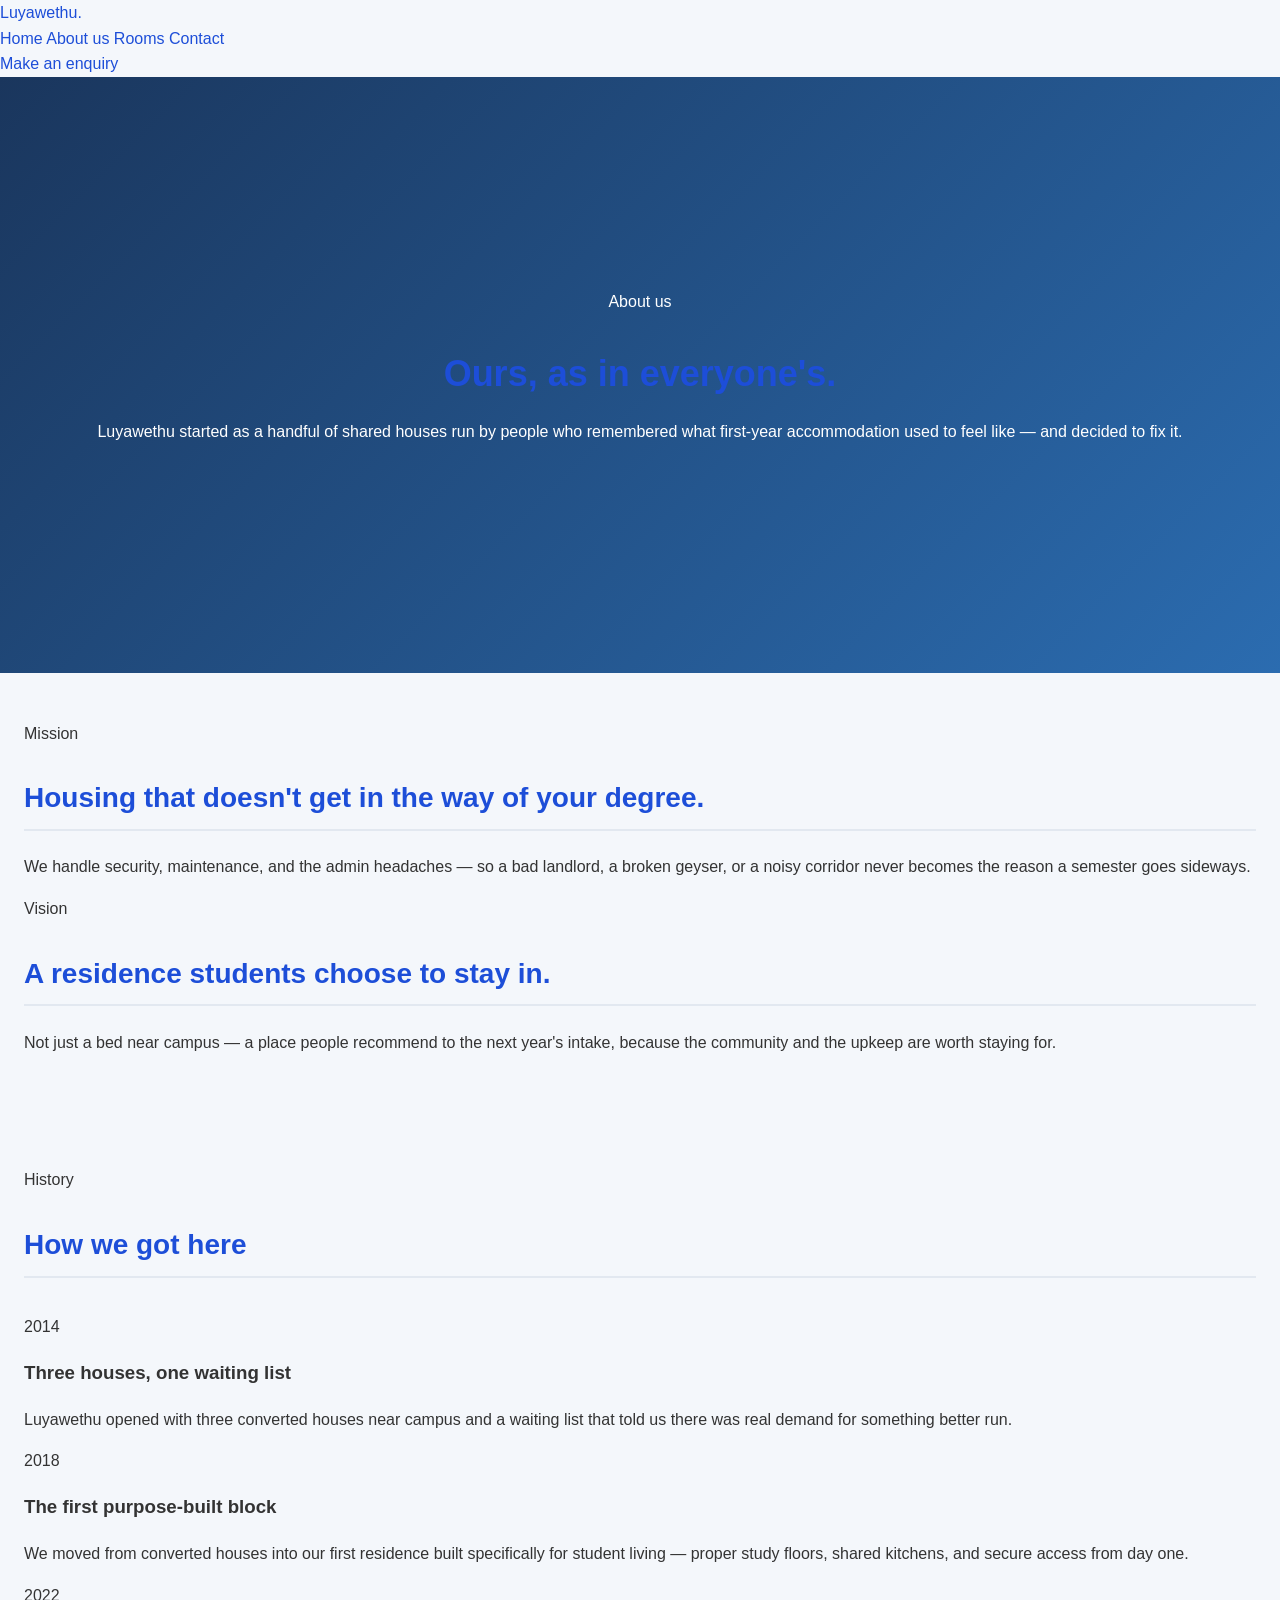
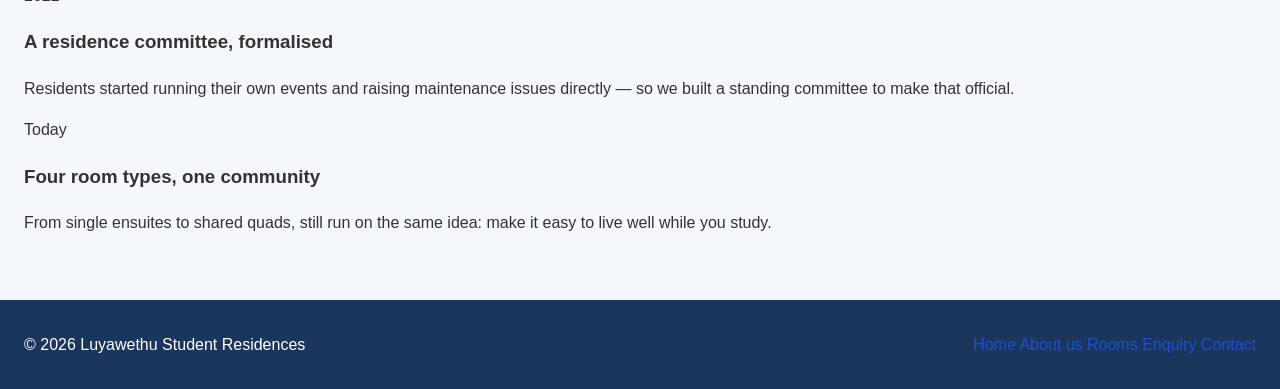
==== about.html @ 82504073 "Initial commit: Part 1 and Part 2 files" ====
<!DOCTYPE html>
<html lang="en">
<head>
    <meta charset="UTF-8">
    <meta name="viewport" content="width=device-width, initial-scale=1.0">
    <meta name="description" content="About Us page for Luyawethu">
    <title>About Us - Luyawethu Student Residences</title>

    <!-- Google Fonts -->
    <link rel="preconnect" href="https://fonts.googleapis.com">
    <link rel="preconnect" href="https://fonts.gstatic.com" crossorigin>
    <link href="https://fonts.googleapis.com/css2?family=Montserrat:wght@400;600;700&family=Open+Sans:wght@400;600&display=swap" rel="stylesheet">

    <!-- Link to external stylesheet -->
    <link rel="stylesheet" href="css/style.css">
</head>
<body>

<header class="site">
  <div class="wrap nav-row">
    <a href="index.html" class="wordmark">Luyawethu<span>.</span></a>
    <nav class="links">
      <a href="index.html">Home</a>
      <a href="about.html" aria-current="page">About us</a>
      <a href="rooms.html">Rooms</a>
      <a href="contact.html">Contact</a>
    </nav>
    <a href="enquiry.html" class="nav-cta">Make an enquiry</a>
  </div>
</header>

<section class="hero" style="padding-bottom:48px;">
  <div class="wrap">
    <span class="eyebrow">About us</span>
    <h1>Ours, as in everyone's.</h1>
    <p class="lede">Luyawethu started as a handful of shared houses run by people who remembered what first-year accommodation used to feel like — and decided to fix it.</p>
  </div>
</section>

<section id="mission" class="alt">
  <div class="wrap grid-2">
    <div>
      <span class="eyebrow">Mission</span>
      <h2>Housing that doesn't get in the way of your degree.</h2>
      <p>We handle security, maintenance, and the admin headaches — so a bad landlord, a broken geyser, or a noisy corridor never becomes the reason a semester goes sideways.</p>
    </div>
    <div>
      <span class="eyebrow">Vision</span>
      <h2>A residence students choose to stay in.</h2>
      <p>Not just a bed near campus — a place people recommend to the next year's intake, because the community and the upkeep are worth staying for.</p>
    </div>
  </div>
</section>

<section id="history">
  <div class="wrap">
    <span class="eyebrow">History</span>
    <h2>How we got here</h2>
    <div class="timeline" style="margin-top:36px;">
      <div>
        <span class="yr">2014</span>
        <h3>Three houses, one waiting list</h3>
        <p>Luyawethu opened with three converted houses near campus and a waiting list that told us there was real demand for something better run.</p>
      </div>
      <div>
        <span class="yr">2018</span>
        <h3>The first purpose-built block</h3>
        <p>We moved from converted houses into our first residence built specifically for student living — proper study floors, shared kitchens, and secure access from day one.</p>
      </div>
      <div>
        <span class="yr">2022</span>
        <h3>A residence committee, formalised</h3>
        <p>Residents started running their own events and raising maintenance issues directly — so we built a standing committee to make that official.</p>
      </div>
      <div>
        <span class="yr">Today</span>
        <h3>Four room types, one community</h3>
        <p>From single ensuites to shared quads, still run on the same idea: make it easy to live well while you study.</p>
      </div>
    </div>
  </div>
</section>

<footer class="site">
  <div class="wrap" style="display:flex; justify-content:space-between; flex-wrap:wrap; gap:16px; width:100%;">
    <span>© 2026 Luyawethu Student Residences</span>
    <nav>
      <a href="index.html">Home</a>
      <a href="about.html">About us</a>
      <a href="rooms.html">Rooms</a>
      <a href="enquiry.html">Enquiry</a>
      <a href="contact.html">Contact</a>
    </nav>
  </div>
</footer>

</body>
</html>
---- css/style.css ----
/* ===== BASE STYLES ===== */
body {
    font-family: Arial, sans-serif;
    background-color: #f4f7fb;
    color: #333;
    margin: 0;
    padding: 0;
    line-height: 1.6;
}

/* Center everything in a container */
.container {
    max-width: 1000px;
    margin: 0 auto;
    padding: 20px;
}

/* ===== NAVIGATION MENU ===== */
nav ul {
    list-style-type: none;
    padding: 0;
    margin: 0;
    background-color: #1d4ed8; /* Blue background */
    overflow: hidden;
    border-radius: 8px;
}

nav ul li {
    float: left;
}

nav ul li a {
    display: block;
    color: white;
    text-align: center;
    padding: 14px 20px;
    text-decoration: none;
    font-weight: bold;
}

nav ul li a:hover {
    background-color: #0b3b5c; /* Darker blue when you hover */
}

/* ===== HEADINGS ===== */
h1 {
    color: #1d4ed8;
    font-size: 36px;
    margin-bottom: 10px;
}

h2 {
    color: #1d4ed8;
    font-size: 28px;
    margin-top: 30px;
    border-bottom: 2px solid #e2e8f0;
    padding-bottom: 8px;
}

/* ===== IMAGES ===== */
img {
    max-width: 100%;
    height: auto;
    border-radius: 12px;
    margin: 15px 0;
}

/* ===== LISTS (Why Choose Luyawethu) ===== */
ul {
    padding-left: 20px;
}

ul li {
    margin-bottom: 8px;
    font-size: 18px;
}

/* ===== LINKS & BUTTONS (Enquire / View Rooms) ===== */
a {
    color: #1d4ed8;
    text-decoration: none;
}

a:hover {
    text-decoration: underline;
}

/* Style the "Enquire Now" and "View Rooms" like buttons */
.btn {
    display: inline-block;
    background-color: #1d4ed8;
    color: white;
    padding: 12px 25px;
    border-radius: 8px;
    text-decoration: none;
    font-weight: bold;
    margin-right: 10px;
    margin-top: 10px;
}

.btn:hover {
    background-color: #0b3b5c;
    text-decoration: none;
}

/* ===== MOVIE CARD (If you still want it) ===== */
.movie-card {
    max-width: 320px;
    margin: 20px auto;
    padding: 20px;
    border: 1px solid #b8c2cc;
    background-color: white;
    border-radius: 12px;
    box-shadow: 0 4px 12px rgba(0, 0, 0, 0.06);
}

.movie-card h2 {
    color: #1d4ed8;
    font-size: 22px;
    text-align: center;
    border: none;
    margin-top: 0;
}

.movie-card p {
    font-style: italic;
    text-align: center;
    color: #333;
}
/* ============================================================
   5. HERO SECTION
   ============================================================ */
.hero {
    position: relative;
    text-align: center;
    color: #FFFFFF;
    min-height: 500px;
    display: flex;
    align-items: center;
    justify-content: center;
    background-color: #1A365D; /* Fallback if image doesn't load */
    overflow: hidden;
}

.hero img {
    position: absolute;
    top: 0;
    left: 0;
    width: 100%;
    height: 100%;
    object-fit: cover;
    opacity: 0.4;
    z-index: 0;
}

.hero-text {
    position: relative;
    z-index: 1;
    background: rgba(26, 54, 93, 0.75);
    padding: 2rem 3rem;
    border-radius: 10px;
    max-width: 700px;
    margin: 2rem;
}

.hero-text h1 {
    font-size: 2.8rem;
    color: #FFFFFF;
    margin-bottom: 1rem;
}

.hero-text p {
    font-size: 1.15rem;
    margin-bottom: 1.5rem;
}

.hero-buttons {
    display: flex;
    gap: 1rem;
    justify-content: center;
    flex-wrap: wrap;
}

/* ============================================================
   6. SECTIONS (Why Choose Us, Quick Contact)
   ============================================================ */
section {
    padding: 3rem 1.5rem;
}

.why-choose h2,
.room-preview h2,
.quick-contact h2 {
    text-align: center;
    margin-bottom: 2rem;
}

.why-choose ul {
    list-style: none;
    margin: 0 auto;
    max-width: 600px;
}

.why-choose li {
    background-color: #FFFFFF;
    padding: 1rem 1.5rem;
    margin-bottom: 0.75rem;
    border-radius: 8px;
    box-shadow: 0 2px 6px rgba(0, 0, 0, 0.05);
    font-size: 1.05rem;
}

/* ============================================================
   7. ROOM GRID
   ============================================================ */
.room-grid {
    display: grid;
    grid-template-columns: repeat(auto-fit, minmax(250px, 1fr));
    gap: 1.5rem;
    margin-bottom: 2rem;
}

.room-card {
    background-color: #FFFFFF;
    border-radius: 10px;
    overflow: hidden;
    box-shadow: 0 4px 12px rgba(0, 0, 0, 0.08);
    transition: transform 0.3s ease, box-shadow 0.3s ease;
    text-align: center;
    padding-bottom: 1.5rem;
}

.room-card:hover {
    transform: translateY(-5px);
    box-shadow: 0 8px 20px rgba(0, 0, 0, 0.15);
}

.room-card img {
    width: 100%;
    height: 200px;
    object-fit: cover;
    background-color: #E2E8F0; /* Placeholder background while image loads */
}

.room-card h3 {
    margin-top: 1rem;
    margin-bottom: 0.5rem;
    font-size: 1.25rem;
}

.room-card .price {
    color: #2B6CB0;
    font-weight: 700;
    font-size: 1.1rem;
    margin-bottom: 1rem;
}

.view-all {
    text-align: center;
    margin-top: 1rem;
}

/* ============================================================
   8. QUICK CONTACT SECTION
   ============================================================ */
.quick-contact {
    background-color: #FFFFFF;
    text-align: center;
    border-radius: 10px;
    max-width: 800px;
    margin: 0 auto 3rem auto;
    padding: 2rem;
    box-shadow: 0 4px 12px rgba(0, 0, 0, 0.05);
}

.quick-contact p {
    font-size: 1.05rem;
    margin-bottom: 0.5rem;
}

/* ============================================================
   9. FOOTER
   ============================================================ */
footer {
    background-color: #1A365D;
    color: #FFFFFF;
    padding: 2rem 1.5rem;
    text-align: center;
}

footer p {
    margin-bottom: 1rem;
    color: #E2E8F0;
}

footer nav ul {
    display: flex;
    justify-content: center;
    gap: 1.5rem;
    list-style: none;
    margin: 0;
    padding: 0;
    flex-wrap: wrap;
}

footer nav ul li a {
    color: #E2E8F0;
    font-weight: 500;
}

footer nav ul li a:hover {
    color: #FFFFFF;
    background-color: transparent;
    text-decoration: underline;
}
/* Hide broken image icons and show clean placeholders */
.hero img:not([src]),
.hero img[src=""],
.room-card img:not([src]) {
    display: none;
}

/* Fallback background for hero when no image */
.hero {
    background: linear-gradient(135deg, #1A365D 0%, #2B6CB0 100%);
}
/* ============================================================
   10. FALLBACK & PLACEHOLDER STYLES
   ============================================================ */

/* Hero fallback gradient (shows if image is missing) */
.hero {
    background: linear-gradient(135deg, #1A365D 0%, #2B6CB0 100%);
}

/* Hide broken image icons */
.hero img:not([src]),
.hero img[src=""],
.room-card img:not([src]),
.room-card img[src=""] {
    display: none;
}

/* Placeholder background for room cards while images load */
.room-card img {
    background-color: #E2E8F0;
}
/* ============================================================
   11. FORMS (Enquiry + Contact)
   ============================================================ */
.enquiry-form,
.quick-contact-form,
.alternative-contact {
    background-color: #FFFFFF;
    max-width: 800px;
    margin: 2rem auto;
    padding: 2rem;
    border-radius: 10px;
    box-shadow: 0 4px 12px rgba(0, 0, 0, 0.05);
}

.form-group {
    margin-bottom: 1.25rem;
}

.form-group label {
    display: block;
    margin-bottom: 0.5rem;
    font-weight: 600;
    font-family: 'Montserrat', Arial, sans-serif;
    color: #1A365D;
}

.form-group input,
.form-group select,
.form-group textarea {
    width: 100%;
    padding: 0.75rem;
    border: 1px solid #CBD5E0;
    border-radius: 6px;
    font-family: 'Open Sans', Arial, sans-serif;
    font-size: 1rem;
    color: #1A202C;
    background-color: #F7FAFC;
    transition: border-color 0.3s ease, box-shadow 0.3s ease;
}

.form-group input:focus,
.form-group select:focus,
.form-group textarea:focus {
    outline: none;
    border-color: #2B6CB0;
    box-shadow: 0 0 0 3px rgba(43, 108, 176, 0.15);
    background-color: #FFFFFF;
}

.form-group textarea {
    resize: vertical;
    min-height: 120px;
}

/* ============================================================
   12. PAGE HEADER (for About, Rooms, Enquiry, Contact)
   ============================================================ */
.page-header {
    text-align: center;
    padding: 3rem 1.5rem 1.5rem 1.5rem;
    background-color: #E2E8F0;
}

.page-header h1 {
    font-size: 2.5rem;
    margin-bottom: 0.5rem;
}

.page-header p {
    font-size: 1.1rem;
    color: #4A5568;
    max-width: 700px;
    margin: 0 auto;
}

/* ============================================================
   13. ABOUT PAGE STYLES
   ============================================================ */
.history,
.mission-vision,
.values,
.why-us {
    max-width: 900px;
    margin: 2rem auto;
    padding: 0 1.5rem;
}

.about-image {
    width: 100%;
    max-height: 350px;
    object-fit: cover;
    border-radius: 10px;
    margin-bottom: 1.5rem;
    background-color: #E2E8F0;
}

.mission-vision {
    display: grid;
    grid-template-columns: 1fr 1fr;
    gap: 2rem;
}

.mission,
.vision {
    background-color: #FFFFFF;
    padding: 1.5rem;
    border-radius: 10px;
    box-shadow: 0 4px 12px rgba(0, 0, 0, 0.05);
    border-top: 4px solid #2B6CB0;
}

.values ul {
    list-style: none;
    margin-left: 0;
}

.values li,
.why-us li {
    background-color: #FFFFFF;
    padding: 1rem 1.5rem;
    margin-bottom: 0.75rem;
    border-radius: 8px;
    box-shadow: 0 2px 6px rgba(0, 0, 0, 0.05);
}

/* ============================================================
   14. ROOMS PAGE STYLES
   ============================================================ */
.room-listings {
    max-width: 1000px;
    margin: 2rem auto;
    padding: 0 1.5rem;
}

.room-detail {
    display: grid;
    grid-template-columns: 1fr 1fr;
    gap: 2rem;
    background-color: #FFFFFF;
    padding: 1.5rem;
    border-radius: 10px;
    box-shadow: 0 4px 12px rgba(0, 0, 0, 0.05);
    margin-bottom: 2rem;
    align-items: center;
}

.room-detail img {
    width: 100%;
    height: 300px;
    object-fit: cover;
    border-radius: 8px;
    background-color: #E2E8F0;
}

.room-info h2 {
    margin-bottom: 0.5rem;
}

.room-info .price {
    color: #2B6CB0;
    font-size: 1.5rem;
    font-weight: 700;
    margin-bottom: 1rem;
}

.room-info .price span {
    font-size: 1rem;
    font-weight: 400;
    color: #4A5568;
}

.room-info ul {
    list-style: none;
    margin-left: 0;
    margin-bottom: 1.5rem;
}

.room-info ul li {
    padding: 0.4rem 0;
    border-bottom: 1px solid #EDF2F7;
}

.amenities {
    max-width: 800px;
    margin: 2rem auto;
    padding: 2rem;
    background-color: #FFFFFF;
    border-radius: 10px;
    box-shadow: 0 4px 12px rgba(0, 0, 0, 0.05);
}

.amenities ul {
    list-style: none;
    margin-left: 0;
}

.amenities li {
    padding: 0.5rem 0;
    border-bottom: 1px solid #EDF2F7;
}

/* ============================================================
   15. CONTACT PAGE STYLES
   ============================================================ */
.contact-details {
    max-width: 900px;
    margin: 2rem auto;
    padding: 0 1.5rem;
    display: grid;
    grid-template-columns: repeat(auto-fit, minmax(250px, 1fr));
    gap: 1.5rem;
}

.contact-item {
    background-color: #FFFFFF;
    padding: 1.5rem;
    border-radius: 10px;
    box-shadow: 0 4px 12px rgba(0, 0, 0, 0.05);
    text-align: center;
}

.contact-item h2 {
    font-size: 1.25rem;
    margin-bottom: 0.75rem;
}

.map-section {
    max-width: 900px;
    margin: 2rem auto;
    padding: 0 1.5rem;
}

.map-section h2 {
    text-align: center;
    margin-bottom: 1.5rem;
}

.map-container {
    border-radius: 10px;
    overflow: hidden;
    box-shadow: 0 4px 12px rgba(0, 0, 0, 0.1);
}

.map-container iframe {
    display: block;
    width: 100%;
    border: 0;
}
/* ============================================================
   16. RESPONSIVE DESIGN — TABLET (max-width: 900px)
   ============================================================ */
@media (max-width: 900px) {

    /* Header: stack logo and nav */
    header {
        flex-direction: column;
        gap: 1rem;
        padding: 1rem;
    }

    nav ul {
        flex-wrap: wrap;
        justify-content: center;
        gap: 0.75rem;
    }

    /* Hero: smaller text */
    .hero-text {
        padding: 1.5rem;
        margin: 1rem;
    }

    .hero-text h1 {
        font-size: 2rem;
    }

    .hero-text p {
        font-size: 1rem;
    }

    /* Room grid: 2 columns */
    .room-grid {
        grid-template-columns: repeat(2, 1fr);
    }

    /* Room detail (rooms page): stack image on top */
    .room-detail {
        grid-template-columns: 1fr;
    }

    /* Mission / Vision: stack */
    .mission-vision {
        grid-template-columns: 1fr;
    }

    /* Contact details: 2 columns */
    .contact-details {
        grid-template-columns: repeat(2, 1fr);
    }
}

/* ============================================================
   17. RESPONSIVE DESIGN — MOBILE (max-width: 600px)
   ============================================================ */
@media (max-width: 600px) {

    /* Base font sizes for small screens */
    html {
        font-size: 14px;
    }

    h1 { font-size: 1.8rem; }
    h2 { font-size: 1.5rem; }
    h3 { font-size: 1.2rem; }

    /* Header: smaller padding */
    header {
        padding: 0.75rem;
    }

    .logo h1 {
        font-size: 1.4rem;
    }

    /* Navigation: stack vertically */
    nav ul {
        flex-direction: column;
        align-items: center;
        gap: 0.25rem;
    }

    nav ul li a {
        display: block;
        padding: 0.5rem 1rem;
    }

    /* Hero: full width, smaller text */
    .hero {
        min-height: 400px;
    }

    .hero-text {
        padding: 1.25rem;
        margin: 0.5rem;
        border-radius: 8px;
    }

    .hero-text h1 {
        font-size: 1.6rem;
    }

    .hero-buttons {
        flex-direction: column;
        align-items: stretch;
    }

    .btn {
        width: 100%;
    }

    /* Room grid: 1 column */
    .room-grid {
        grid-template-columns: 1fr;
    }

    /* Contact details: 1 column */
    .contact-details {
        grid-template-columns: 1fr;
    }

    /* Room detail: smaller image */
    .room-detail img {
        height: 200px;
    }

    /* Sections: less padding */
    section {
        padding: 2rem 1rem;
    }

    /* Forms: less padding */
    .enquiry-form,
    .quick-contact-form,
    .alternative-contact {
        padding: 1.25rem;
        margin: 1rem auto;
    }

    /* Footer: stack links */
    footer nav ul {
        flex-direction: column;
        gap: 0.5rem;
    }
}

/* ============================================================
   18. RESPONSIVE DESIGN — LARGE DESKTOP (min-width: 1400px)
   ============================================================ */
@media (min-width: 1400px) {

    .container {
        max-width: 1320px;
    }

    .hero-text h1 {
        font-size: 3.2rem;
    }

    .room-grid {
        grid-template-columns: repeat(4, 1fr);
    }
}
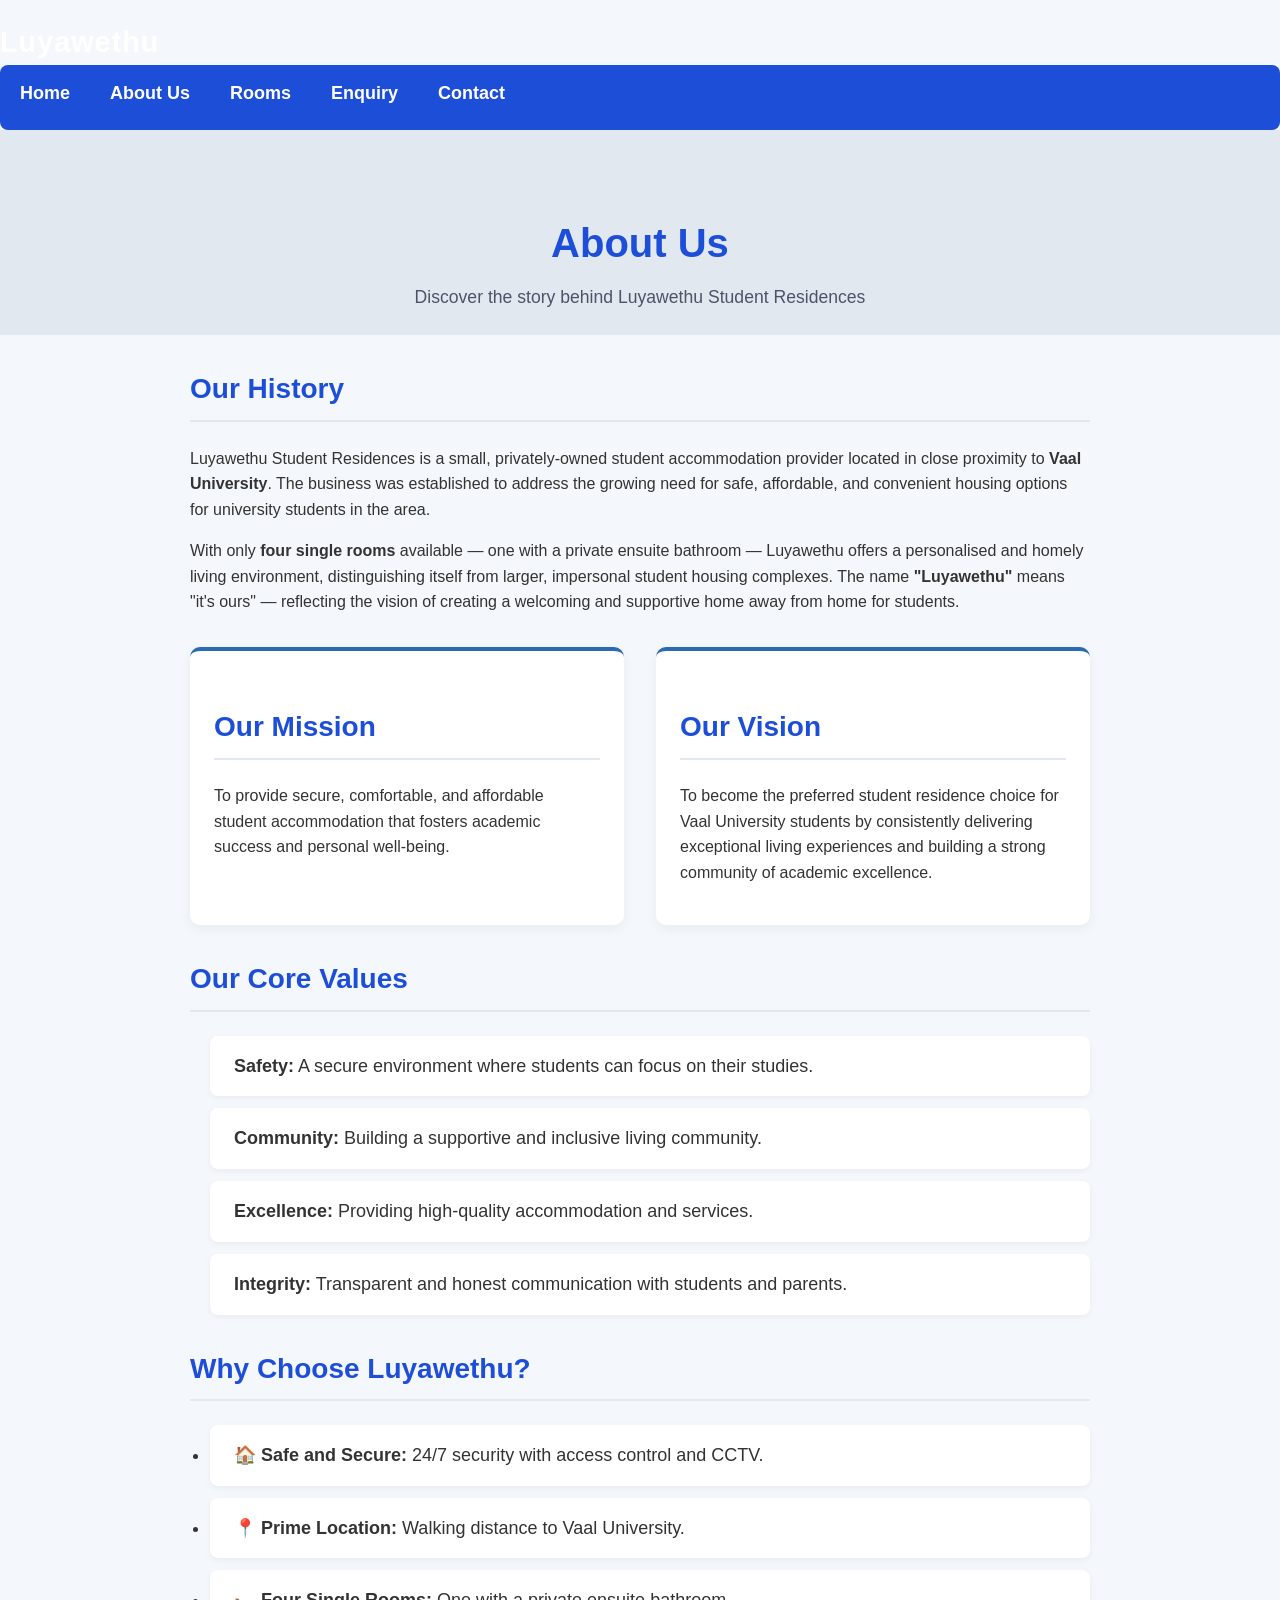
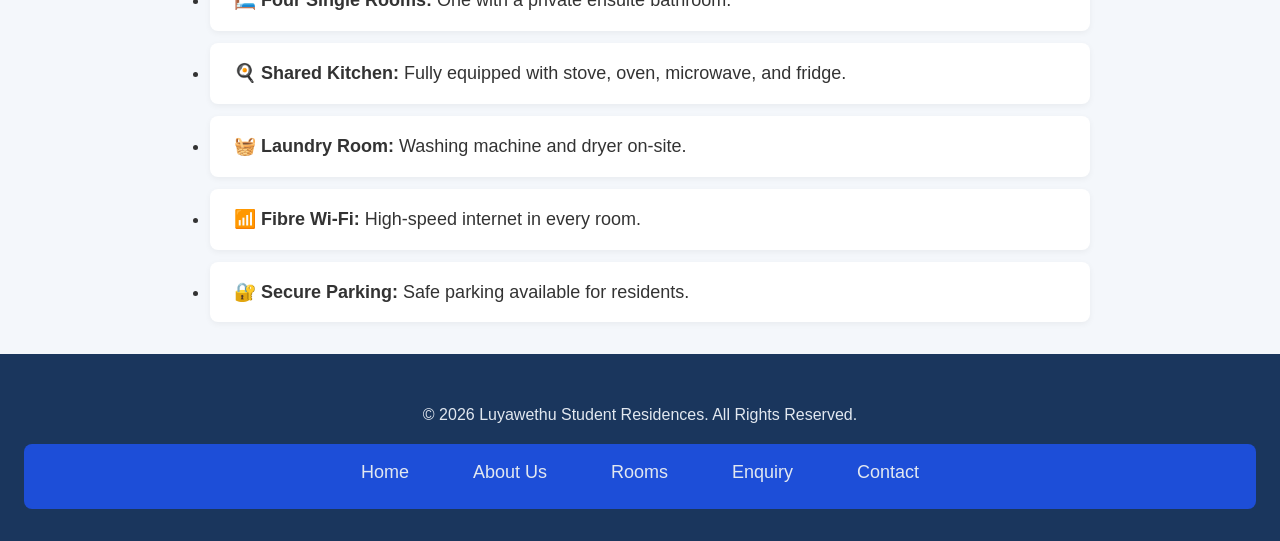
==== commit b7a75237: "Part 2 complete: styling, responsive design, slideshow, images" ====
--- a/about.html
+++ b/about.html
@@ -1,9 +1,17 @@
 <!DOCTYPE html>
 <html lang="en">
 <head>
+    <!-- 
+    ======================================================
+    FILE: about.html
+    AUTHOR: Ongeziwe Dlamini
+    STUDENT NUMBER: ST10523153
+    DESCRIPTION: About Us page for Luyawethu Student Residences
+    ======================================================
+    -->
     <meta charset="UTF-8">
     <meta name="viewport" content="width=device-width, initial-scale=1.0">
-    <meta name="description" content="About Us page for Luyawethu">
+    <meta name="description" content="Learn about Luyawethu Student Residences - our history, mission, and vision. Affordable single-room accommodation near Vaal University.">
     <title>About Us - Luyawethu Student Residences</title>
 
     <!-- Google Fonts -->
@@ -16,83 +24,121 @@
 </head>
 <body>
 
-<header class="site">
-  <div class="wrap nav-row">
-    <a href="index.html" class="wordmark">Luyawethu<span>.</span></a>
-    <nav class="links">
-      <a href="index.html">Home</a>
-      <a href="about.html" aria-current="page">About us</a>
-      <a href="rooms.html">Rooms</a>
-      <a href="contact.html">Contact</a>
-    </nav>
-    <a href="enquiry.html" class="nav-cta">Make an enquiry</a>
-  </div>
-</header>
+    <!-- ============================================
+    HEADER: Contains logo and navigation menu
+    ============================================ -->
+    <header>
+        <div class="logo">
+            <a href="index.html">
+                <h1>Luyawethu</h1>
+            </a>
+        </div>
 
-<section class="hero" style="padding-bottom:48px;">
-  <div class="wrap">
-    <span class="eyebrow">About us</span>
-    <h1>Ours, as in everyone's.</h1>
-    <p class="lede">Luyawethu started as a handful of shared houses run by people who remembered what first-year accommodation used to feel like — and decided to fix it.</p>
-  </div>
-</section>
+        <!-- Navigation Menu -->
+        <nav>
+            <ul>
+                <li><a href="index.html">Home</a></li>
+                <li><a href="about.html" class="active">About Us</a></li>
+                <li><a href="rooms.html">Rooms</a></li>
+                <li><a href="enquiry.html">Enquiry</a></li>
+                <li><a href="contact.html">Contact</a></li>
+            </ul>
+        </nav>
+    </header>
 
-<section id="mission" class="alt">
-  <div class="wrap grid-2">
-    <div>
-      <span class="eyebrow">Mission</span>
-      <h2>Housing that doesn't get in the way of your degree.</h2>
-      <p>We handle security, maintenance, and the admin headaches — so a bad landlord, a broken geyser, or a noisy corridor never becomes the reason a semester goes sideways.</p>
-    </div>
-    <div>
-      <span class="eyebrow">Vision</span>
-      <h2>A residence students choose to stay in.</h2>
-      <p>Not just a bed near campus — a place people recommend to the next year's intake, because the community and the upkeep are worth staying for.</p>
-    </div>
-  </div>
-</section>
+    <!-- ============================================
+    MAIN: Main content area
+    ============================================ -->
+    <main>
 
-<section id="history">
-  <div class="wrap">
-    <span class="eyebrow">History</span>
-    <h2>How we got here</h2>
-    <div class="timeline" style="margin-top:36px;">
-      <div>
-        <span class="yr">2014</span>
-        <h3>Three houses, one waiting list</h3>
-        <p>Luyawethu opened with three converted houses near campus and a waiting list that told us there was real demand for something better run.</p>
-      </div>
-      <div>
-        <span class="yr">2018</span>
-        <h3>The first purpose-built block</h3>
-        <p>We moved from converted houses into our first residence built specifically for student living — proper study floors, shared kitchens, and secure access from day one.</p>
-      </div>
-      <div>
-        <span class="yr">2022</span>
-        <h3>A residence committee, formalised</h3>
-        <p>Residents started running their own events and raising maintenance issues directly — so we built a standing committee to make that official.</p>
-      </div>
-      <div>
-        <span class="yr">Today</span>
-        <h3>Four room types, one community</h3>
-        <p>From single ensuites to shared quads, still run on the same idea: make it easy to live well while you study.</p>
-      </div>
-    </div>
-  </div>
-</section>
+        <!-- Page Header -->
+        <section class="page-header">
+            <h1>About Us</h1>
+            <p>Discover the story behind Luyawethu Student Residences</p>
+        </section>
 
-<footer class="site">
-  <div class="wrap" style="display:flex; justify-content:space-between; flex-wrap:wrap; gap:16px; width:100%;">
-    <span>© 2026 Luyawethu Student Residences</span>
-    <nav>
-      <a href="index.html">Home</a>
-      <a href="about.html">About us</a>
-      <a href="rooms.html">Rooms</a>
-      <a href="enquiry.html">Enquiry</a>
-      <a href="contact.html">Contact</a>
-    </nav>
-  </div>
-</footer>
+        <!-- History Section -->
+        <section class="history">
+            <h2>Our History</h2>
+            <p>
+                Luyawethu Student Residences is a small, privately-owned student accommodation 
+                provider located in close proximity to <strong>Vaal University</strong>. The 
+                business was established to address the growing need for safe, affordable, and 
+                convenient housing options for university students in the area.
+            </p>
+            <p>
+                With only <strong>four single rooms</strong> available — one with a private 
+                ensuite bathroom — Luyawethu offers a personalised and homely living environment, 
+                distinguishing itself from larger, impersonal student housing complexes. The name 
+                <strong>"Luyawethu"</strong> means "it's ours" — reflecting the vision of creating 
+                a welcoming and supportive home away from home for students.
+            </p>
+        </section>
+
+        <!-- Mission and Vision Section -->
+        <section class="mission-vision">
+            <div class="mission">
+                <h2>Our Mission</h2>
+                <p>
+                    To provide secure, comfortable, and affordable student accommodation that fosters 
+                    academic success and personal well-being.
+                </p>
+            </div>
+            <div class="vision">
+                <h2>Our Vision</h2>
+                <p>
+                    To become the preferred student residence choice for Vaal University students by 
+                    consistently delivering exceptional living experiences and building a strong community 
+                    of academic excellence.
+                </p>
+            </div>
+        </section>
+
+        <!-- Values Section -->
+        <section class="values">
+            <h2>Our Core Values</h2>
+            <ul>
+                <li><strong>Safety:</strong> A secure environment where students can focus on their studies.</li>
+                <li><strong>Community:</strong> Building a supportive and inclusive living community.</li>
+                <li><strong>Excellence:</strong> Providing high-quality accommodation and services.</li>
+                <li><strong>Integrity:</strong> Transparent and honest communication with students and parents.</li>
+            </ul>
+        </section>
+
+        <!-- Why Us Section -->
+        <section class="why-us">
+            <h2>Why Choose Luyawethu?</h2>
+            <ul>
+                <li>🏠 <strong>Safe and Secure:</strong> 24/7 security with access control and CCTV.</li>
+                <li>📍 <strong>Prime Location:</strong> Walking distance to Vaal University.</li>
+                <li>🛏️ <strong>Four Single Rooms:</strong> One with a private ensuite bathroom.</li>
+                <li>🍳 <strong>Shared Kitchen:</strong> Fully equipped with stove, oven, microwave, and fridge.</li>
+                <li>🧺 <strong>Laundry Room:</strong> Washing machine and dryer on-site.</li>
+                <li>📶 <strong>Fibre Wi-Fi:</strong> High-speed internet in every room.</li>
+                <li>🔐 <strong>Secure Parking:</strong> Safe parking available for residents.</li>
+            </ul>
+        </section>
+
+    </main>
+
+    <!-- ============================================
+    FOOTER: Copyright and footer links
+    ============================================ -->
+    <footer>
+        <p>&copy; 2026 Luyawethu Student Residences. All Rights Reserved.</p>
+        <nav>
+            <ul>
+                <li><a href="index.html">Home</a></li>
+                <li><a href="about.html">About Us</a></li>
+                <li><a href="rooms.html">Rooms</a></li>
+                <li><a href="enquiry.html">Enquiry</a></li>
+                <li><a href="contact.html">Contact</a></li>
+            </ul>
+        </nav>
+    </footer>
+
+    <!-- Link to external JavaScript file -->
+    <script src="js/script.js"></script>
 
 </body>
-</html>
+</html>
--- a/css/style.css
+++ b/css/style.css
@@ -756,4 +756,128 @@
     .room-grid {
         grid-template-columns: repeat(4, 1fr);
     }
+}
+/* ============================================================
+   19. HERO SLIDESHOW (Auto-fading between 3 images)
+   ============================================================ */
+.hero {
+    position: relative;
+    min-height: 500px;
+    display: flex;
+    align-items: center;
+    justify-content: center;
+    overflow: hidden;
+    text-align: center;
+    color: #FFFFFF;
+}
+
+/* Container for the slideshow */
+.hero-slideshow {
+    position: absolute;
+    top: 0;
+    left: 0;
+    width: 100%;
+    height: 100%;
+    z-index: 0;
+}
+
+/* Each slide is a background image */
+.slide {
+    position: absolute;
+    top: 0;
+    left: 0;
+    width: 100%;
+    height: 100%;
+    background-size: cover;
+    background-position: center;
+    opacity: 0;
+    animation: fadeSlide 15s infinite;
+}
+
+/* Each slide gets its own image */
+.slide-1 {
+    background-image: url('../images/hero1.jpg');
+    animation-delay: 0s;
+}
+
+.slide-2 {
+    background-image: url('../images/hero2.jpg');
+    animation-delay: 5s;
+}
+
+.slide-3 {
+    background-image: url('../images/hero3.jpg');
+    animation-delay: 10s;
+}
+
+/* The fade animation */
+@keyframes fadeSlide {
+    0%      { opacity: 0; }
+    8%      { opacity: 1; }
+    33%     { opacity: 1; }
+    41%     { opacity: 0; }
+    100%    { opacity: 0; }
+}
+
+/* Dark overlay so text is readable over the images */
+.hero::after {
+    content: "";
+    position: absolute;
+    top: 0;
+    left: 0;
+    width: 100%;
+    height: 100%;
+    background: rgba(26, 54, 93, 0.65);
+    z-index: 1;
+}
+
+/* Make sure text and buttons are above the images */
+.hero-text {
+    position: relative;
+    z-index: 2;
+    background: rgba(26, 54, 93, 0.6);
+    padding: 2rem 3rem;
+    border-radius: 10px;
+    max-width: 700px;
+    margin: 2rem;
+}
+
+.hero-text h1 {
+    font-size: 2.8rem;
+    color: #FFFFFF;
+    margin-bottom: 1rem;
+}
+
+.hero-text p {
+    font-size: 1.15rem;
+    margin-bottom: 1.5rem;
+    color: #FFFFFF;
+}
+
+.hero-buttons {
+    display: flex;
+    gap: 1rem;
+    justify-content: center;
+    flex-wrap: wrap;
+}
+/* ============================================================
+   20. TEXT LOGO STYLING (no image logo)
+   ============================================================ */
+.logo h1 {
+    font-family: 'Montserrat', Arial, sans-serif;
+    font-size: 1.8rem;
+    font-weight: 700;
+    color: #FFFFFF;
+    letter-spacing: 1px;
+    margin-bottom: 0;
+}
+
+.logo a {
+    text-decoration: none;
+    color: #FFFFFF;
+}
+
+.logo a:hover {
+    color: #E2E8F0;
+    text-decoration: none;
 }
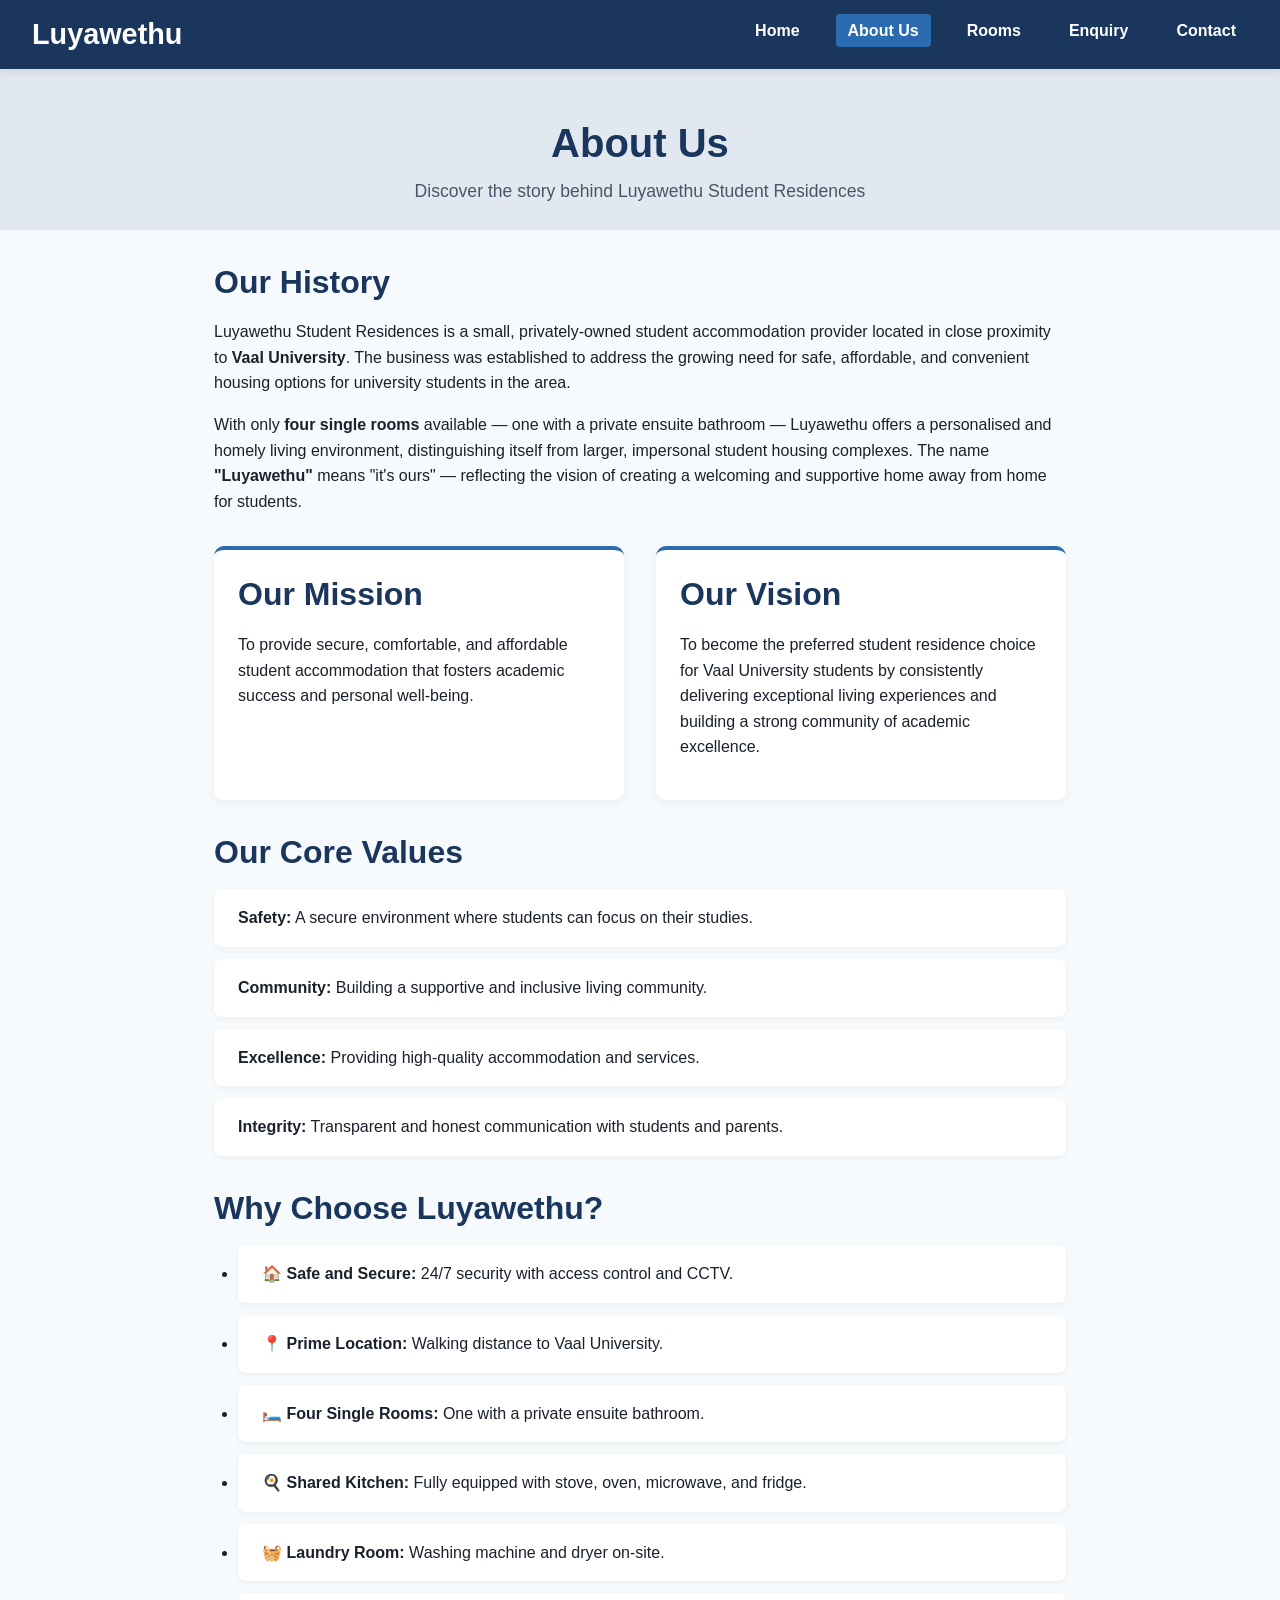
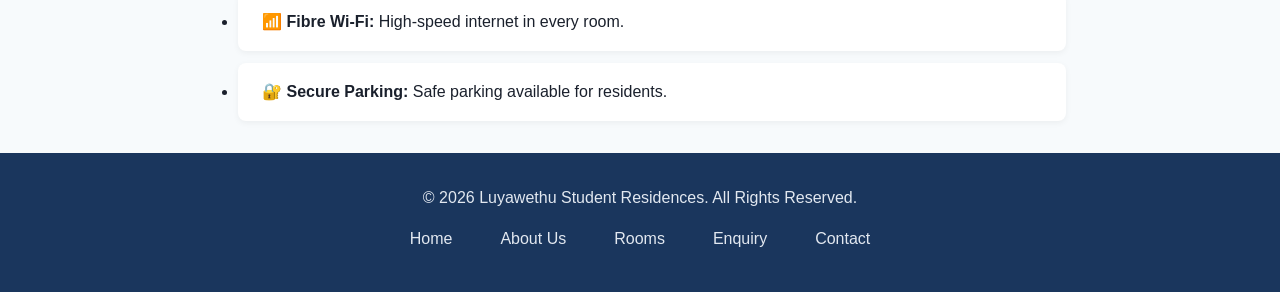
==== commit 15082f95: "Part 3: Added forms, SEO, robots.txt, and sitemap" ====
--- a/about.html
+++ b/about.html
@@ -12,7 +12,9 @@
     <meta charset="UTF-8">
     <meta name="viewport" content="width=device-width, initial-scale=1.0">
     <meta name="description" content="Learn about Luyawethu Student Residences - our history, mission, and vision. Affordable single-room accommodation near Vaal University.">
-    <title>About Us - Luyawethu Student Residences</title>
+    <title>About Us | Luyawethu Student Residences</title>
+    <meta name="description" content="Learn about Luyawethu Student Residences. Our mission is to provide safe, affordable, and comfortable housing for Vaal University students.">
+    <meta name="keywords" content="about Luyawethu, student housing mission, Vaal University accommodation">
 
     <!-- Google Fonts -->
     <link rel="preconnect" href="https://fonts.googleapis.com">
--- a/css/style.css
+++ b/css/style.css
@@ -1,179 +1,306 @@
-/* ===== BASE STYLES ===== */
+/* ============================================================
+   FILE: style.css
+   AUTHOR: Ongeziwe Dlamini
+   STUDENT NUMBER: ST10523153
+   DESCRIPTION: Main stylesheet for Luyawethu Student Residences
+   PART: 2 - Designing the Visuals (CSS Styling & Responsive Design)
+   ============================================================ */
+
+/* ============================================================
+   1. CSS RESET
+   Removes default browser styling so all browsers look the same.
+   The * selector applies this to every element.
+   ============================================================ */
+* {
+    margin: 0;                      /* Removes default outer spacing */
+    padding: 0;                     /* Removes default inner spacing */
+    box-sizing: border-box;         /* Makes padding part of the element's width */
+}
+
+/* Enables smooth scrolling when clicking anchor links */
+html {
+    scroll-behavior: smooth;
+}
+
+/* ============================================================
+   2. BASE STYLES
+   Default fonts, colours, and spacing for the whole site.
+   ============================================================ */
 body {
-    font-family: Arial, sans-serif;
-    background-color: #f4f7fb;
-    color: #333;
+    font-family: 'Open Sans', Arial, Helvetica, sans-serif;  /* Main font */
+    font-size: 1rem;                /* 1rem = 16px — base size */
+    line-height: 1.6;               /* Space between lines of text */
+    color: #1A202C;                 /* Dark grey text colour */
+    background-color: #F7FAFC;      /* Very light grey background */
+}
+
+/* All headings use Montserrat for a modern, professional look */
+h1, h2, h3, h4, h5, h6 {
+    font-family: 'Montserrat', Arial, sans-serif;
+    color: #1A365D;                 /* Deep navy blue */
+    line-height: 1.3;
+    margin-bottom: 1rem;
+}
+
+/* Heading sizes */
+h1 { font-size: 2.5rem; }
+h2 { font-size: 2rem; }
+h3 { font-size: 1.5rem; }
+
+/* Paragraph spacing */
+p {
+    margin-bottom: 1rem;
+}
+
+/* Links: colour and smooth transition on hover */
+a {
+    color: #2B6CB0;                 /* Bright blue */
+    text-decoration: none;          /* Remove underline by default */
+    transition: color 0.3s ease;
+}
+
+a:hover {
+    color: #1A365D;                 /* Darker blue on hover */
+    text-decoration: underline;
+}
+
+/* Lists: indentation and spacing */
+ul, ol {
+    margin-left: 1.5rem;
+    margin-bottom: 1rem;
+}
+
+li {
+    margin-bottom: 0.5rem;
+}
+
+/* Images: responsive by default */
+img {
+    max-width: 100%;                /* Never overflow the container */
+    height: auto;                   /* Keep aspect ratio */
+    display: block;
+}
+
+/* ============================================================
+   3. UTILITY CLASSES
+   Reusable classes used throughout the site.
+   ============================================================ */
+
+/* Container: centres content and limits max width */
+.container {
+    max-width: 1200px;
+    margin: 0 auto;                 /* Centre horizontally */
+    padding: 0 1.5rem;              /* Side padding on small screens */
+}
+
+/* Button base styles (shared by all buttons) */
+.btn {
+    display: inline-block;
+    padding: 0.75rem 1.5rem;
+    border-radius: 6px;
+    font-weight: 600;
+    font-family: 'Montserrat', Arial, sans-serif;
+    text-align: center;
+    cursor: pointer;
+    transition: all 0.3s ease;
+    text-decoration: none;
+    border: none;
+}
+
+/* Primary button: blue background */
+.btn-primary {
+    background-color: #2B6CB0;
+    color: #FFFFFF;
+}
+
+/* Primary button hover: darker blue with a lift effect */
+.btn-primary:hover {
+    background-color: #1A365D;
+    color: #FFFFFF;
+    text-decoration: none;
+    transform: translateY(-2px);    /* Lift effect */
+    box-shadow: 0 4px 12px rgba(43, 108, 176, 0.3);
+}
+
+/* Secondary button: green background */
+.btn-secondary {
+    background-color: #48BB78;
+    color: #FFFFFF;
+}
+
+/* Secondary button hover */
+.btn-secondary:hover {
+    background-color: #2F855A;
+    color: #FFFFFF;
+    text-decoration: none;
+    transform: translateY(-2px);
+    box-shadow: 0 4px 12px rgba(72, 187, 120, 0.3);
+}
+
+/* Small button size (used inside room cards) */
+.btn-small {
+    padding: 0.5rem 1rem;
+    font-size: 0.875rem;
+}
+
+/* ============================================================
+   4. HEADER & NAVIGATION
+   Uses Flexbox to arrange logo and menu side by side.
+   ============================================================ */
+header {
+    background-color: #1A365D;      /* Deep navy blue */
+    color: #FFFFFF;
+    padding: 1rem 2rem;
+    display: flex;                  /* Flexbox layout */
+    justify-content: space-between; /* Logo left, nav right */
+    align-items: center;            /* Vertically centred */
+    flex-wrap: wrap;                /* Wrap on small screens */
+    position: sticky;               /* Sticks to top when scrolling */
+    top: 0;
+    z-index: 100;                   /* Stays above other content */
+    box-shadow: 0 2px 8px rgba(0, 0, 0, 0.1);
+}
+
+/* Logo container */
+.logo {
+    display: flex;
+    align-items: center;
+    gap: 1rem;
+}
+
+/* Logo heading (text logo) */
+.logo h1 {
+    font-size: 1.8rem;
+    font-weight: 700;
+    color: #FFFFFF;
+    margin-bottom: 0;
+}
+
+/* Navigation list: horizontal row */
+nav ul {
+    display: flex;
+    gap: 1.5rem;
+    list-style: none;               /* No bullet points */
     margin: 0;
     padding: 0;
-    line-height: 1.6;
-}
-
-/* Center everything in a container */
-.container {
-    max-width: 1000px;
-    margin: 0 auto;
-    padding: 20px;
-}
-
-/* ===== NAVIGATION MENU ===== */
-nav ul {
-    list-style-type: none;
-    padding: 0;
-    margin: 0;
-    background-color: #1d4ed8; /* Blue background */
-    overflow: hidden;
-    border-radius: 8px;
-}
-
-nav ul li {
-    float: left;
-}
-
+}
+
+/* Navigation links */
 nav ul li a {
-    display: block;
-    color: white;
-    text-align: center;
-    padding: 14px 20px;
+    color: #FFFFFF;
+    font-weight: 600;
+    padding: 0.5rem 0.75rem;
+    border-radius: 4px;
+    transition: background-color 0.3s ease;
+}
+
+/* Nav link hover and active state */
+nav ul li a:hover,
+nav ul li a.active {
+    background-color: #2B6CB0;
+    color: #FFFFFF;
     text-decoration: none;
-    font-weight: bold;
-}
-
-nav ul li a:hover {
-    background-color: #0b3b5c; /* Darker blue when you hover */
-}
-
-/* ===== HEADINGS ===== */
-h1 {
-    color: #1d4ed8;
-    font-size: 36px;
-    margin-bottom: 10px;
-}
-
-h2 {
-    color: #1d4ed8;
-    font-size: 28px;
-    margin-top: 30px;
-    border-bottom: 2px solid #e2e8f0;
-    padding-bottom: 8px;
-}
-
-/* ===== IMAGES ===== */
-img {
-    max-width: 100%;
-    height: auto;
-    border-radius: 12px;
-    margin: 15px 0;
-}
-
-/* ===== LISTS (Why Choose Luyawethu) ===== */
-ul {
-    padding-left: 20px;
-}
-
-ul li {
-    margin-bottom: 8px;
-    font-size: 18px;
-}
-
-/* ===== LINKS & BUTTONS (Enquire / View Rooms) ===== */
-a {
-    color: #1d4ed8;
-    text-decoration: none;
-}
-
-a:hover {
-    text-decoration: underline;
-}
-
-/* Style the "Enquire Now" and "View Rooms" like buttons */
-.btn {
-    display: inline-block;
-    background-color: #1d4ed8;
-    color: white;
-    padding: 12px 25px;
-    border-radius: 8px;
-    text-decoration: none;
-    font-weight: bold;
-    margin-right: 10px;
-    margin-top: 10px;
-}
-
-.btn:hover {
-    background-color: #0b3b5c;
-    text-decoration: none;
-}
-
-/* ===== MOVIE CARD (If you still want it) ===== */
-.movie-card {
-    max-width: 320px;
-    margin: 20px auto;
-    padding: 20px;
-    border: 1px solid #b8c2cc;
-    background-color: white;
-    border-radius: 12px;
-    box-shadow: 0 4px 12px rgba(0, 0, 0, 0.06);
-}
-
-.movie-card h2 {
-    color: #1d4ed8;
-    font-size: 22px;
-    text-align: center;
-    border: none;
-    margin-top: 0;
-}
-
-.movie-card p {
-    font-style: italic;
-    text-align: center;
-    color: #333;
-}
-/* ============================================================
-   5. HERO SECTION
+}
+
+/* ============================================================
+   5. HERO SECTION WITH SLIDESHOW
+   Shows 3 images that fade automatically every 5 seconds.
    ============================================================ */
 .hero {
     position: relative;
-    text-align: center;
-    color: #FFFFFF;
     min-height: 500px;
     display: flex;
     align-items: center;
     justify-content: center;
-    background-color: #1A365D; /* Fallback if image doesn't load */
     overflow: hidden;
-}
-
-.hero img {
+    text-align: center;
+    color: #FFFFFF;
+    background: linear-gradient(135deg, #1A365D 0%, #2B6CB0 100%);  /* Fallback */
+}
+
+/* Container for slides */
+.hero-slideshow {
     position: absolute;
     top: 0;
     left: 0;
     width: 100%;
     height: 100%;
-    object-fit: cover;
-    opacity: 0.4;
     z-index: 0;
 }
 
+/* Each slide: full-size image */
+.slide {
+    position: absolute;
+    top: 0;
+    left: 0;
+    width: 100%;
+    height: 100%;
+    object-fit: cover;              /* Crop to fill the container */
+    opacity: 0;
+    animation: fadeSlide 15s infinite;  /* Loop forever */
+}
+
+/* Delays: each slide appears 5 seconds apart */
+.slide-1 { animation-delay: 0s; }
+.slide-2 { animation-delay: 5s; }
+.slide-3 { animation-delay: 10s; }
+
+/* Pictures fill the hero */
+.hero-slideshow picture {
+    position: absolute;
+    top: 0;
+    left: 0;
+    width: 100%;
+    height: 100%;
+}
+
+/* Fade animation: 0% → visible → invisible → 100% */
+@keyframes fadeSlide {
+    0%      { opacity: 0; }
+    8%      { opacity: 1; }
+    33%     { opacity: 1; }
+    41%     { opacity: 0; }
+    100%    { opacity: 0; }
+}
+
+/* Dark overlay so text stays readable */
+.hero::after {
+    content: "";
+    position: absolute;
+    top: 0;
+    left: 0;
+    width: 100%;
+    height: 100%;
+    background: rgba(26, 54, 93, 0.65);
+    z-index: 1;
+}
+
+/* Hero text block */
 .hero-text {
     position: relative;
-    z-index: 1;
-    background: rgba(26, 54, 93, 0.75);
+    z-index: 2;
+    background: rgba(26, 54, 93, 0.6);
     padding: 2rem 3rem;
     border-radius: 10px;
     max-width: 700px;
     margin: 2rem;
 }
 
+/* Hero heading */
 .hero-text h1 {
     font-size: 2.8rem;
     color: #FFFFFF;
     margin-bottom: 1rem;
 }
 
+/* Hero paragraph */
 .hero-text p {
     font-size: 1.15rem;
     margin-bottom: 1.5rem;
-}
-
+    color: #FFFFFF;
+}
+
+/* Hero buttons row */
 .hero-buttons {
     display: flex;
     gap: 1rem;
@@ -182,7 +309,7 @@
 }
 
 /* ============================================================
-   6. SECTIONS (Why Choose Us, Quick Contact)
+   6. SECTIONS (general)
    ============================================================ */
 section {
     padding: 3rem 1.5rem;
@@ -212,6 +339,7 @@
 
 /* ============================================================
    7. ROOM GRID
+   CSS Grid arranges cards in a responsive grid.
    ============================================================ */
 .room-grid {
     display: grid;
@@ -220,6 +348,7 @@
     margin-bottom: 2rem;
 }
 
+/* Room card styling */
 .room-card {
     background-color: #FFFFFF;
     border-radius: 10px;
@@ -230,16 +359,17 @@
     padding-bottom: 1.5rem;
 }
 
+/* Hover effect on room cards */
 .room-card:hover {
     transform: translateY(-5px);
     box-shadow: 0 8px 20px rgba(0, 0, 0, 0.15);
 }
 
+/* Room card image */
 .room-card img {
     width: 100%;
     height: 200px;
     object-fit: cover;
-    background-color: #E2E8F0; /* Placeholder background while image loads */
 }
 
 .room-card h3 {
@@ -313,40 +443,9 @@
     background-color: transparent;
     text-decoration: underline;
 }
-/* Hide broken image icons and show clean placeholders */
-.hero img:not([src]),
-.hero img[src=""],
-.room-card img:not([src]) {
-    display: none;
-}
-
-/* Fallback background for hero when no image */
-.hero {
-    background: linear-gradient(135deg, #1A365D 0%, #2B6CB0 100%);
-}
-/* ============================================================
-   10. FALLBACK & PLACEHOLDER STYLES
-   ============================================================ */
-
-/* Hero fallback gradient (shows if image is missing) */
-.hero {
-    background: linear-gradient(135deg, #1A365D 0%, #2B6CB0 100%);
-}
-
-/* Hide broken image icons */
-.hero img:not([src]),
-.hero img[src=""],
-.room-card img:not([src]),
-.room-card img[src=""] {
-    display: none;
-}
-
-/* Placeholder background for room cards while images load */
-.room-card img {
-    background-color: #E2E8F0;
-}
-/* ============================================================
-   11. FORMS (Enquiry + Contact)
+
+/* ============================================================
+   10. FORMS (Enquiry + Contact)
    ============================================================ */
 .enquiry-form,
 .quick-contact-form,
@@ -371,6 +470,7 @@
     color: #1A365D;
 }
 
+/* Input, select, and textarea styling */
 .form-group input,
 .form-group select,
 .form-group textarea {
@@ -385,6 +485,7 @@
     transition: border-color 0.3s ease, box-shadow 0.3s ease;
 }
 
+/* Focus state: highlight active input */
 .form-group input:focus,
 .form-group select:focus,
 .form-group textarea:focus {
@@ -400,7 +501,7 @@
 }
 
 /* ============================================================
-   12. PAGE HEADER (for About, Rooms, Enquiry, Contact)
+   11. PAGE HEADER (About, Rooms, Enquiry, Contact)
    ============================================================ */
 .page-header {
     text-align: center;
@@ -421,7 +522,7 @@
 }
 
 /* ============================================================
-   13. ABOUT PAGE STYLES
+   12. ABOUT PAGE
    ============================================================ */
 .history,
 .mission-vision,
@@ -438,7 +539,6 @@
     object-fit: cover;
     border-radius: 10px;
     margin-bottom: 1.5rem;
-    background-color: #E2E8F0;
 }
 
 .mission-vision {
@@ -471,7 +571,7 @@
 }
 
 /* ============================================================
-   14. ROOMS PAGE STYLES
+   13. ROOMS PAGE
    ============================================================ */
 .room-listings {
     max-width: 1000px;
@@ -479,6 +579,7 @@
     padding: 0 1.5rem;
 }
 
+/* Room detail: image on left, info on right */
 .room-detail {
     display: grid;
     grid-template-columns: 1fr 1fr;
@@ -496,24 +597,10 @@
     height: 300px;
     object-fit: cover;
     border-radius: 8px;
-    background-color: #E2E8F0;
 }
 
 .room-info h2 {
     margin-bottom: 0.5rem;
-}
-
-.room-info .price {
-    color: #2B6CB0;
-    font-size: 1.5rem;
-    font-weight: 700;
-    margin-bottom: 1rem;
-}
-
-.room-info .price span {
-    font-size: 1rem;
-    font-weight: 400;
-    color: #4A5568;
 }
 
 .room-info ul {
@@ -547,7 +634,7 @@
 }
 
 /* ============================================================
-   15. CONTACT PAGE STYLES
+   14. CONTACT PAGE
    ============================================================ */
 .contact-details {
     max-width: 900px;
@@ -566,11 +653,6 @@
     text-align: center;
 }
 
-.contact-item h2 {
-    font-size: 1.25rem;
-    margin-bottom: 0.75rem;
-}
-
 .map-section {
     max-width: 900px;
     margin: 2rem auto;
@@ -593,14 +675,14 @@
     width: 100%;
     border: 0;
 }
-/* ============================================================
-   16. RESPONSIVE DESIGN — TABLET (max-width: 900px)
+
+/* ============================================================
+   15. RESPONSIVE DESIGN — TABLET (max-width: 900px)
+   Adjustments for tablets and smaller laptops.
    ============================================================ */
 @media (max-width: 900px) {
-
-    /* Header: stack logo and nav */
     header {
-        flex-direction: column;
+        flex-direction: column;     /* Stack logo above nav */
         gap: 1rem;
         padding: 1rem;
     }
@@ -611,67 +693,49 @@
         gap: 0.75rem;
     }
 
-    /* Hero: smaller text */
     .hero-text {
         padding: 1.5rem;
         margin: 1rem;
     }
 
-    .hero-text h1 {
-        font-size: 2rem;
-    }
-
-    .hero-text p {
-        font-size: 1rem;
-    }
-
-    /* Room grid: 2 columns */
+    .hero-text h1 { font-size: 2rem; }
+    .hero-text p { font-size: 1rem; }
+
     .room-grid {
-        grid-template-columns: repeat(2, 1fr);
-    }
-
-    /* Room detail (rooms page): stack image on top */
+        grid-template-columns: repeat(2, 1fr);  /* 2 columns */
+    }
+
     .room-detail {
-        grid-template-columns: 1fr;
-    }
-
-    /* Mission / Vision: stack */
+        grid-template-columns: 1fr;             /* Stack image over text */
+    }
+
     .mission-vision {
-        grid-template-columns: 1fr;
-    }
-
-    /* Contact details: 2 columns */
+        grid-template-columns: 1fr;             /* Stack mission/vision */
+    }
+
     .contact-details {
         grid-template-columns: repeat(2, 1fr);
     }
 }
 
 /* ============================================================
-   17. RESPONSIVE DESIGN — MOBILE (max-width: 600px)
+   16. RESPONSIVE DESIGN — MOBILE (max-width: 600px)
+   Adjustments for phones.
    ============================================================ */
 @media (max-width: 600px) {
-
-    /* Base font sizes for small screens */
     html {
-        font-size: 14px;
+        font-size: 14px;            /* Shrink all rem-based sizes */
     }
 
     h1 { font-size: 1.8rem; }
     h2 { font-size: 1.5rem; }
     h3 { font-size: 1.2rem; }
 
-    /* Header: smaller padding */
-    header {
-        padding: 0.75rem;
-    }
-
-    .logo h1 {
-        font-size: 1.4rem;
-    }
-
-    /* Navigation: stack vertically */
+    header { padding: 0.75rem; }
+    .logo h1 { font-size: 1.4rem; }
+
     nav ul {
-        flex-direction: column;
+        flex-direction: column;     /* Stack nav links vertically */
         align-items: center;
         gap: 0.25rem;
     }
@@ -681,51 +745,29 @@
         padding: 0.5rem 1rem;
     }
 
-    /* Hero: full width, smaller text */
-    .hero {
-        min-height: 400px;
-    }
+    .hero { min-height: 400px; }
 
     .hero-text {
         padding: 1.25rem;
         margin: 0.5rem;
-        border-radius: 8px;
-    }
-
-    .hero-text h1 {
-        font-size: 1.6rem;
-    }
+    }
+
+    .hero-text h1 { font-size: 1.6rem; }
 
     .hero-buttons {
         flex-direction: column;
         align-items: stretch;
     }
 
-    .btn {
-        width: 100%;
-    }
-
-    /* Room grid: 1 column */
-    .room-grid {
-        grid-template-columns: 1fr;
-    }
-
-    /* Contact details: 1 column */
-    .contact-details {
-        grid-template-columns: 1fr;
-    }
-
-    /* Room detail: smaller image */
-    .room-detail img {
-        height: 200px;
-    }
-
-    /* Sections: less padding */
-    section {
-        padding: 2rem 1rem;
-    }
-
-    /* Forms: less padding */
+    .btn { width: 100%; }           /* Full-width buttons */
+
+    .room-grid { grid-template-columns: 1fr; }   /* 1 column */
+    .contact-details { grid-template-columns: 1fr; }
+
+    .room-detail img { height: 200px; }
+
+    section { padding: 2rem 1rem; }
+
     .enquiry-form,
     .quick-contact-form,
     .alternative-contact {
@@ -733,7 +775,6 @@
         margin: 1rem auto;
     }
 
-    /* Footer: stack links */
     footer nav ul {
         flex-direction: column;
         gap: 0.5rem;
@@ -741,143 +782,53 @@
 }
 
 /* ============================================================
-   18. RESPONSIVE DESIGN — LARGE DESKTOP (min-width: 1400px)
+   17. RESPONSIVE DESIGN — LARGE DESKTOP (min-width: 1400px)
    ============================================================ */
 @media (min-width: 1400px) {
-
-    .container {
-        max-width: 1320px;
-    }
-
-    .hero-text h1 {
-        font-size: 3.2rem;
-    }
-
-    .room-grid {
-        grid-template-columns: repeat(4, 1fr);
-    }
-}
-/* ============================================================
-   19. HERO SLIDESHOW (Auto-fading between 3 images)
-   ============================================================ */
-.hero {
-    position: relative;
-    min-height: 500px;
-    display: flex;
+    .container { max-width: 1320px; }
+    .hero-text h1 { font-size: 3.2rem; }
+    .room-grid { grid-template-columns: repeat(4, 1fr); }
+}
+/* ============================================================
+   18. LIGHTBOX GALLERY
+   ============================================================ */
+.lightbox {
+    display: none; /* Hidden by default */
+    position: fixed;
+    z-index: 1000;
+    left: 0;
+    top: 0;
+    width: 100%;
+    height: 100%;
+    background-color: rgba(0, 0, 0, 0.9); /* Dark overlay */
     align-items: center;
     justify-content: center;
-    overflow: hidden;
-    text-align: center;
-    color: #FFFFFF;
-}
-
-/* Container for the slideshow */
-.hero-slideshow {
+}
+
+.lightbox-content {
+    max-width: 90%;
+    max-height: 85vh;
+    border-radius: 8px;
+    box-shadow: 0 0 20px rgba(255, 255, 255, 0.2);
+    animation: zoomIn 0.3s ease;
+}
+
+@keyframes zoomIn {
+    from { transform: scale(0.8); opacity: 0; }
+    to { transform: scale(1); opacity: 1; }
+}
+
+.close-lightbox {
     position: absolute;
-    top: 0;
-    left: 0;
-    width: 100%;
-    height: 100%;
-    z-index: 0;
-}
-
-/* Each slide is a background image */
-.slide {
-    position: absolute;
-    top: 0;
-    left: 0;
-    width: 100%;
-    height: 100%;
-    background-size: cover;
-    background-position: center;
-    opacity: 0;
-    animation: fadeSlide 15s infinite;
-}
-
-/* Each slide gets its own image */
-.slide-1 {
-    background-image: url('../images/hero1.jpg');
-    animation-delay: 0s;
-}
-
-.slide-2 {
-    background-image: url('../images/hero2.jpg');
-    animation-delay: 5s;
-}
-
-.slide-3 {
-    background-image: url('../images/hero3.jpg');
-    animation-delay: 10s;
-}
-
-/* The fade animation */
-@keyframes fadeSlide {
-    0%      { opacity: 0; }
-    8%      { opacity: 1; }
-    33%     { opacity: 1; }
-    41%     { opacity: 0; }
-    100%    { opacity: 0; }
-}
-
-/* Dark overlay so text is readable over the images */
-.hero::after {
-    content: "";
-    position: absolute;
-    top: 0;
-    left: 0;
-    width: 100%;
-    height: 100%;
-    background: rgba(26, 54, 93, 0.65);
-    z-index: 1;
-}
-
-/* Make sure text and buttons are above the images */
-.hero-text {
-    position: relative;
-    z-index: 2;
-    background: rgba(26, 54, 93, 0.6);
-    padding: 2rem 3rem;
-    border-radius: 10px;
-    max-width: 700px;
-    margin: 2rem;
-}
-
-.hero-text h1 {
-    font-size: 2.8rem;
-    color: #FFFFFF;
-    margin-bottom: 1rem;
-}
-
-.hero-text p {
-    font-size: 1.15rem;
-    margin-bottom: 1.5rem;
-    color: #FFFFFF;
-}
-
-.hero-buttons {
-    display: flex;
-    gap: 1rem;
-    justify-content: center;
-    flex-wrap: wrap;
-}
-/* ============================================================
-   20. TEXT LOGO STYLING (no image logo)
-   ============================================================ */
-.logo h1 {
-    font-family: 'Montserrat', Arial, sans-serif;
-    font-size: 1.8rem;
-    font-weight: 700;
-    color: #FFFFFF;
-    letter-spacing: 1px;
-    margin-bottom: 0;
-}
-
-.logo a {
-    text-decoration: none;
-    color: #FFFFFF;
-}
-
-.logo a:hover {
-    color: #E2E8F0;
-    text-decoration: none;
+    top: 20px;
+    right: 40px;
+    color: #fff;
+    font-size: 50px;
+    font-weight: bold;
+    cursor: pointer;
+    transition: color 0.3s;
+}
+
+.close-lightbox:hover {
+    color: #2B6CB0;
 }
